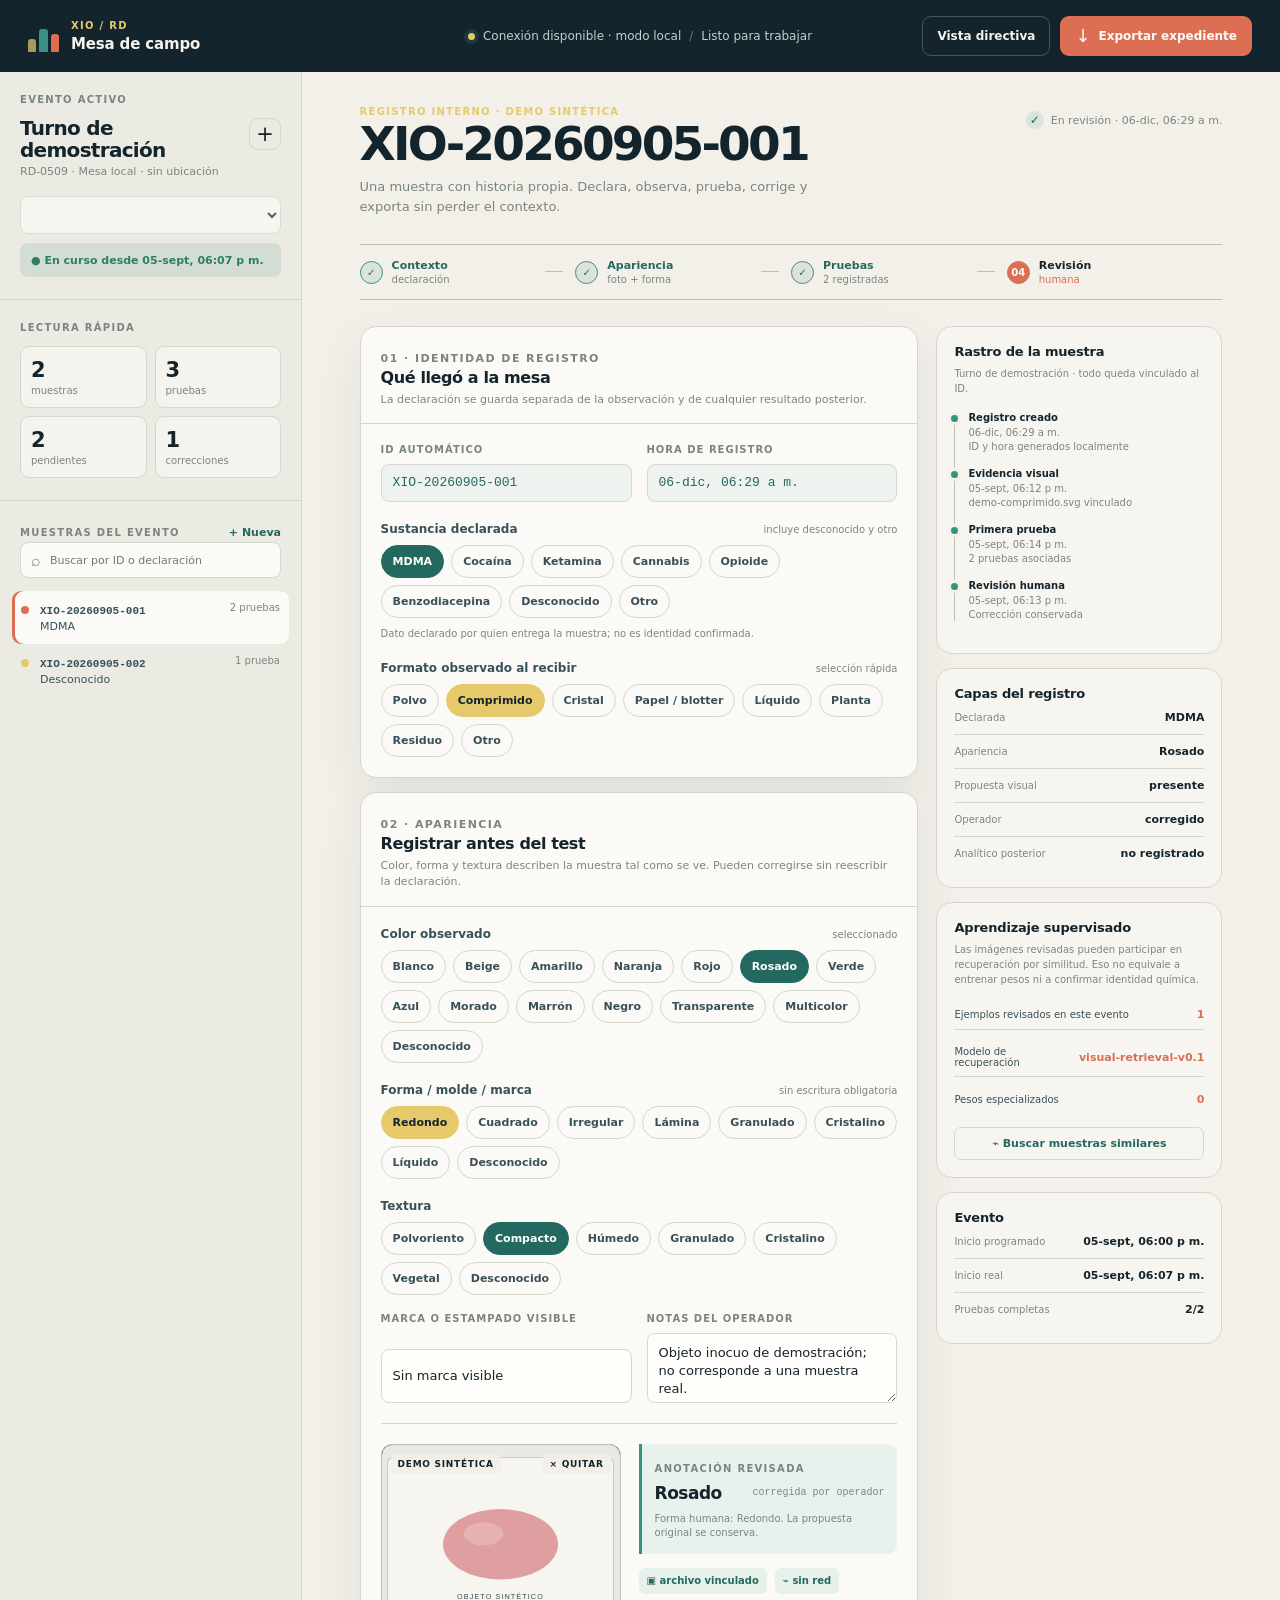
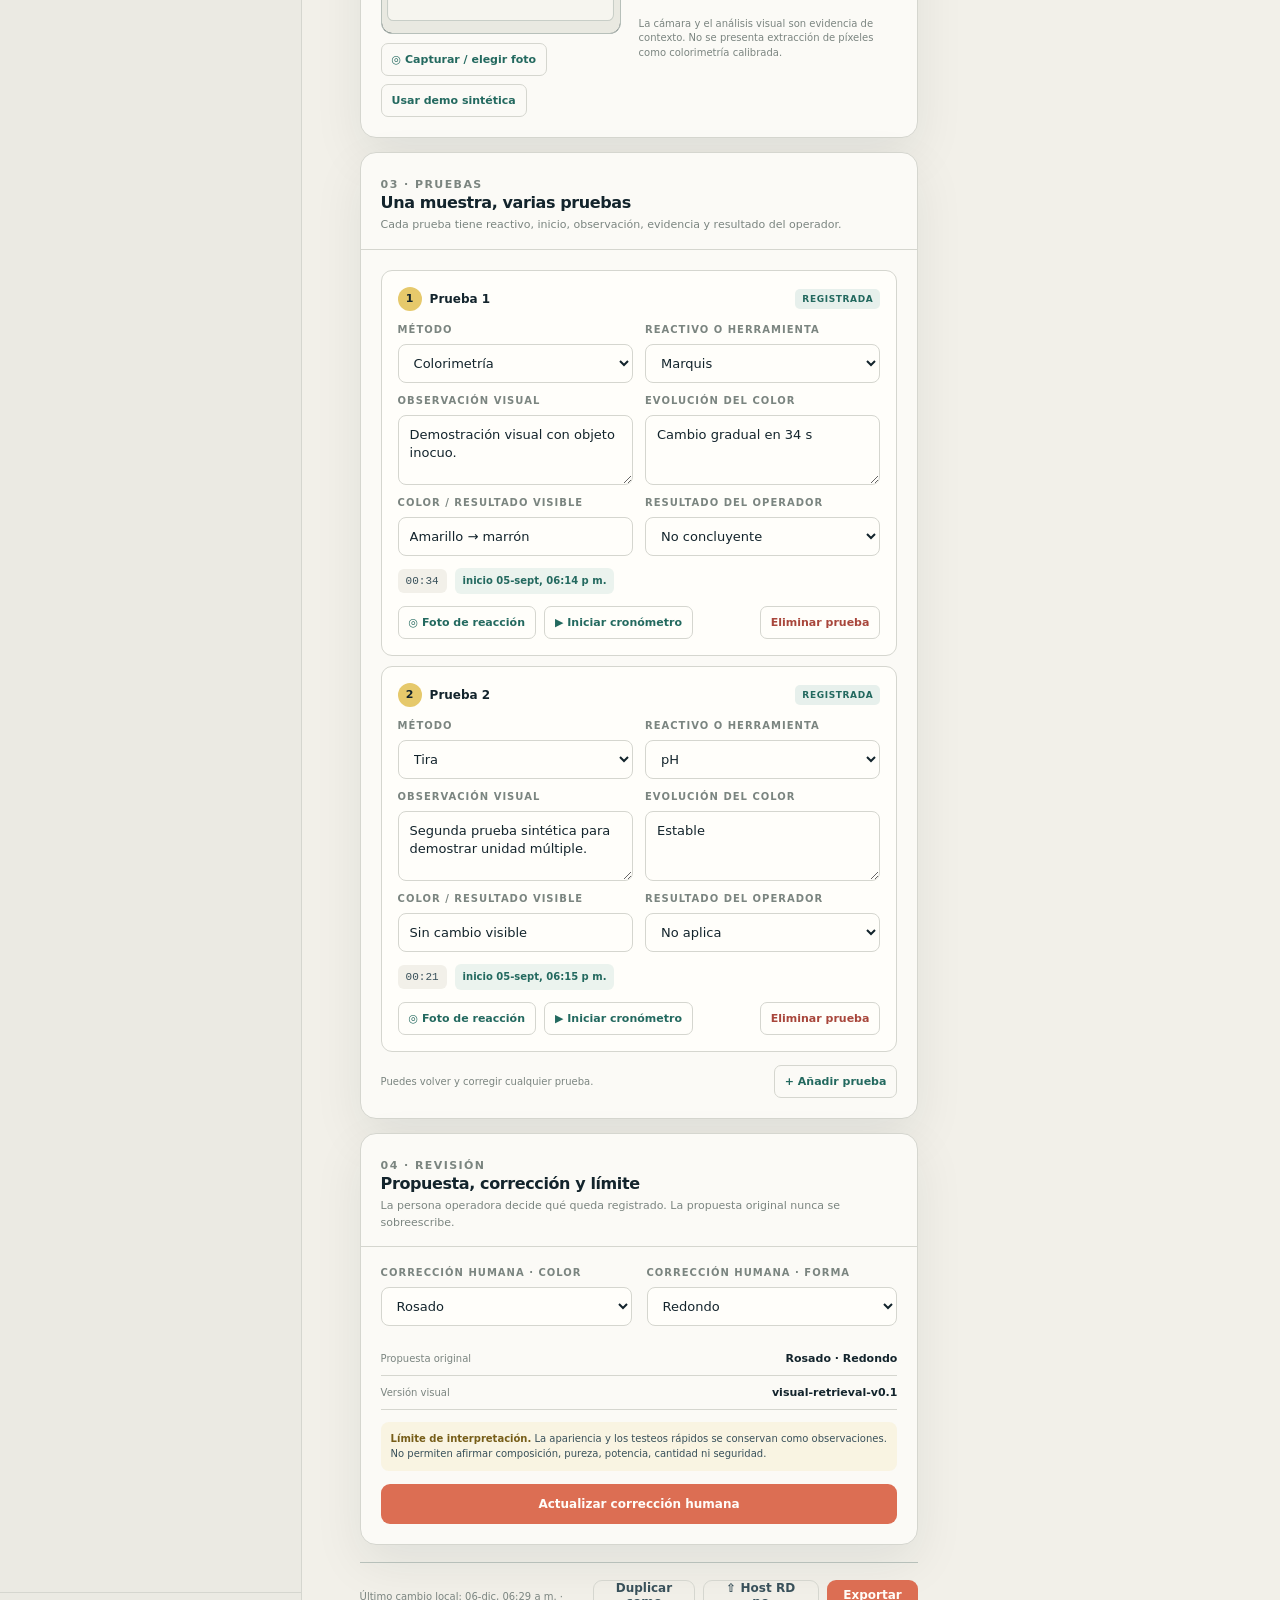
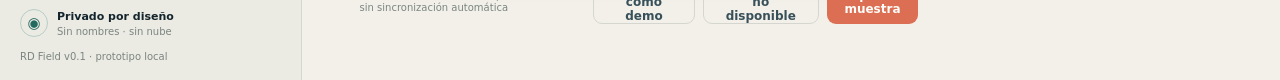
==== xio/new-plugins/rd_field/static/index.html @ ddbc2058 "Complete XIO RD FOH field architecture" ====
<!doctype html>
<html lang="es">
<head>
  <meta charset="utf-8">
  <meta name="viewport" content="width=device-width, initial-scale=1, viewport-fit=cover">
  <meta name="theme-color" content="#13242c">
  <meta name="description" content="Herramienta local para registrar muestras y pruebas en terreno para Reduciendo Daño.">
  <link rel="manifest" href="manifest.webmanifest">
  <link rel="stylesheet" href="styles.css">
  <title>XIO RD · Mesa de campo</title>
</head>
<body>
  <div class="app-shell">
    <header class="topbar">
      <div class="brand-lockup">
        <div class="brand-mark" aria-hidden="true"><span></span><span></span><span></span></div>
        <div>
          <p class="eyebrow">XIO / RD</p>
          <p class="brand-name">Mesa de campo</p>
        </div>
      </div>
      <div class="topbar-center">
        <span class="live-dot" aria-hidden="true"></span>
        <span id="connectionLabel">Sin conexión · guardado local</span>
        <span class="separator">/</span>
        <span id="saveLabel">Listo para trabajar</span>
      </div>
      <div class="topbar-actions">
        <button class="button button-quiet" id="openDirectorButton" type="button">Vista directiva</button>
        <button class="button button-primary" id="exportButton" type="button"><span class="button-icon">↓</span> Exportar expediente</button>
      </div>
    </header>

    <main class="app-grid">
      <aside class="sidebar" aria-label="Navegación del evento">
        <div class="sidebar-section event-context">
          <div class="section-kicker">Evento activo</div>
          <div class="event-title-row">
            <div>
              <h1 id="eventName">Sin evento</h1>
            <p id="eventMeta">Conecta el host RD para cargar un evento preparado</p>
            </div>
          <button class="icon-button" id="newEventButton" type="button" aria-label="Crear evento" disabled title="Los eventos RD se preparan en el host">+</button>
          </div>
          <select id="eventSelect" class="select-control" aria-label="Seleccionar evento"></select>
          <button id="eventStartButton" class="start-event" type="button"></button>
        </div>

        <div class="sidebar-section event-summary">
          <div class="section-kicker">Lectura rápida</div>
          <div class="summary-grid">
            <button class="metric-block" data-filter="all" type="button"><strong id="sampleCount">0</strong><span>muestras</span></button>
            <button class="metric-block" data-filter="tests" type="button"><strong id="testCount">0</strong><span>pruebas</span></button>
            <button class="metric-block" data-filter="pending" type="button"><strong id="pendingCount">0</strong><span>pendientes</span></button>
            <button class="metric-block" data-filter="corrections" type="button"><strong id="correctionCount">0</strong><span>correcciones</span></button>
          </div>
        </div>

        <div class="sidebar-section sample-nav">
          <div class="sample-nav-header">
            <div class="section-kicker">Muestras del evento</div>
            <button class="text-button" id="newSampleButton" type="button">+ Nueva</button>
          </div>
          <label class="search-field">
            <span aria-hidden="true">⌕</span>
            <input id="sampleSearch" type="search" placeholder="Buscar por ID o declaración" autocomplete="off">
          </label>
          <div id="sampleList" class="sample-list"></div>
        </div>

        <div class="sidebar-footer">
          <div class="privacy-seal"><span>◉</span><div><strong>Privado por diseño</strong><small>Sin nombres · sin nube</small></div></div>
          <p class="version-note">RD Field v0.1 · prototipo local</p>
        </div>
      </aside>

      <section class="workspace" aria-label="Registro de muestra">
        <div id="emptyState" class="empty-state" hidden>
          <div class="empty-illustration" aria-hidden="true"><span class="empty-ring"></span><span class="empty-cross"></span></div>
          <p class="eyebrow">Mesa lista</p>
          <h2>Abre un evento para comenzar</h2>
          <p>Cada muestra conserva su historia, sus pruebas y su evidencia en el dispositivo.</p>
          <button class="button button-primary" id="emptyNewEventButton" type="button" disabled>Esperando host RD</button>
        </div>
        <div id="sampleWorkspace"></div>
      </section>
    </main>
  </div>

  <dialog id="eventDialog" class="modal-dialog">
    <form method="dialog" id="eventForm" class="modal-card">
      <div class="modal-heading">
        <div><p class="eyebrow">Contexto del host</p><h2>Evento preparado en RD</h2></div>
        <button class="icon-button" value="cancel" type="submit" aria-label="Cerrar">×</button>
      </div>
      <p>Los eventos se preparan y revisan en el host RD antes del trabajo de campo. Esta superficie sólo permite seleccionarlos.</p>
      <label class="field-label">Nombre del evento<input id="eventFormName" disabled maxlength="80" placeholder="Disponible sólo desde el host"></label>
      <label class="field-label">Lugar o referencia<input id="eventFormVenue" disabled maxlength="80" placeholder="Disponible sólo desde el host"></label>
      <label class="field-label">Inicio programado<input id="eventFormScheduled" disabled type="datetime-local"></label>
      <div class="modal-actions"><button class="button button-primary" value="cancel" type="submit">Cerrar</button></div>
    </form>
  </dialog>

  <dialog id="directorDialog" class="modal-dialog director-modal">
    <div class="modal-card">
      <div class="modal-heading">
        <div><p class="eyebrow">Resumen de operación</p><h2 id="directorTitle">Vista directiva</h2></div>
        <button class="icon-button" id="closeDirectorButton" type="button" aria-label="Cerrar">×</button>
      </div>
      <div id="directorContent"></div>
    </div>
  </dialog>

  <input id="photoInput" type="file" accept="image/*" capture="environment" hidden>
  <div id="toast" class="toast" role="status" aria-live="polite"></div>
  <script src="app.js" defer></script>
</body>
</html>
---- xio/new-plugins/rd_field/static/styles.css ----
:root {
  --ink: #13242c;
  --ink-soft: #38505a;
  --paper: #f2f0e9;
  --paper-deep: #e7e5dc;
  --card: #fbfaf6;
  --line: #d5d6cf;
  --line-strong: #b7c0ba;
  --teal: #3a8f83;
  --teal-dark: #23695f;
  --coral: #dc6e53;
  --coral-light: #f4d4c9;
  --yellow: #e6c96b;
  --blue: #5e86a8;
  --muted: #7b8580;
  --success: #2f7e63;
  --danger: #a8463b;
  --shadow: 0 18px 50px rgba(19, 36, 44, .08);
  --radius: 16px;
  --radius-small: 10px;
  --space: 8px;
  font-family: "Segoe UI", "Aptos", system-ui, -apple-system, sans-serif;
  color: var(--ink);
  background: var(--paper);
  font-synthesis: none;
}

* { box-sizing: border-box; }

html { min-width: 320px; background: var(--paper); }

body { margin: 0; min-width: 320px; min-height: 100vh; background: var(--paper); }

button, input, select, textarea { font: inherit; }
button { cursor: pointer; }
button:focus-visible, input:focus-visible, select:focus-visible, textarea:focus-visible { outline: 3px solid rgba(58, 143, 131, .34); outline-offset: 2px; }

.app-shell { min-height: 100vh; }

.topbar {
  min-height: 72px;
  padding: 12px 28px;
  background: var(--ink);
  color: #f6f3eb;
  display: grid;
  grid-template-columns: minmax(220px, 1fr) auto minmax(220px, 1fr);
  align-items: center;
  gap: 20px;
}

.brand-lockup, .topbar-center, .topbar-actions, .event-title-row, .sample-nav-header, .modal-heading, .modal-actions, .sample-heading, .sample-heading-actions, .photo-actions, .test-card-header, .test-meta, .data-strip, .privacy-seal, .button, .pill, .saved-state, .evidence-chip { display: flex; align-items: center; }
.brand-lockup { gap: 12px; }
.brand-mark { width: 31px; height: 31px; display: grid; grid-template-columns: repeat(3, 1fr); gap: 3px; align-items: end; }
.brand-mark span { display: block; background: var(--yellow); border-radius: 3px 3px 1px 1px; }
.brand-mark span:nth-child(1) { height: 13px; opacity: .72; }
.brand-mark span:nth-child(2) { height: 23px; background: var(--teal); }
.brand-mark span:nth-child(3) { height: 18px; background: var(--coral); }
.eyebrow, .section-kicker, .data-label, .field-label, .micro-label { text-transform: uppercase; letter-spacing: .13em; font-size: 10px; line-height: 1.2; font-weight: 750; }
.eyebrow { margin: 0 0 3px; color: var(--yellow); }
.brand-name { margin: 0; font-size: 15px; font-weight: 720; letter-spacing: -.01em; }
.topbar-center { justify-content: center; gap: 8px; color: #c2d0ca; font-size: 12px; white-space: nowrap; }
.live-dot { width: 7px; height: 7px; border-radius: 50%; background: #74c18f; box-shadow: 0 0 0 4px rgba(116, 193, 143, .12); }
.separator { color: #64756f; }
.topbar-actions { justify-content: flex-end; gap: 10px; }

.button { justify-content: center; gap: 8px; min-height: 40px; border: 1px solid transparent; border-radius: 9px; padding: 0 14px; font-size: 12px; font-weight: 750; transition: transform .16s ease, background .16s ease, border-color .16s ease; }
.button:hover { transform: translateY(-1px); }
.button-primary { color: #fffdf9; background: var(--coral); }
.button-primary:hover { background: #c85d45; }
.button-quiet { color: inherit; background: transparent; border-color: rgba(255,255,255,.22); }
.button-quiet:hover { background: rgba(255,255,255,.08); }
.workspace .button-quiet, .modal-card .button-quiet { color: var(--ink-soft); border-color: var(--line); }
.workspace .button-quiet:hover, .modal-card .button-quiet:hover { background: var(--paper-deep); }
.button-icon { font-size: 18px; line-height: 0; font-weight: 400; }

.app-grid { display: grid; grid-template-columns: 302px minmax(0, 1fr); min-height: calc(100vh - 72px); }
.sidebar { border-right: 1px solid var(--line); background: #ebeae3; display: flex; flex-direction: column; min-height: calc(100vh - 72px); }
.sidebar-section { padding: 22px 20px; border-bottom: 1px solid var(--line); }
.section-kicker { color: var(--muted); margin-bottom: 12px; }
.event-title-row { align-items: flex-start; justify-content: space-between; gap: 8px; }
.event-title-row h1 { margin: 0 0 4px; font-size: 20px; line-height: 1.08; letter-spacing: -.035em; max-width: 220px; }
.event-title-row p { margin: 0; color: var(--muted); font-size: 11px; }
.icon-button { flex: 0 0 auto; width: 32px; height: 32px; border: 1px solid var(--line); border-radius: 9px; color: var(--ink); background: transparent; font-size: 21px; line-height: 1; display: grid; place-items: center; }
.icon-button:hover { background: var(--card); border-color: var(--line-strong); }
.select-control { width: 100%; margin-top: 18px; height: 38px; padding: 0 10px; border: 1px solid var(--line); background: var(--card); border-radius: 8px; color: var(--ink); font-size: 12px; }
.start-event { width: 100%; margin-top: 9px; min-height: 34px; border: 0; border-radius: 8px; color: var(--teal-dark); background: rgba(58,143,131,.1); font-size: 11px; font-weight: 760; text-align: left; padding: 0 11px; }
.start-event:hover { background: rgba(58,143,131,.18); }
.start-event.started { color: var(--success); background: rgba(47,126,99,.12); }
.summary-grid { display: grid; grid-template-columns: repeat(2, 1fr); gap: 8px; }
.metric-block { display: grid; gap: 3px; text-align: left; padding: 11px 10px; border: 1px solid var(--line); border-radius: 9px; background: rgba(251,250,246,.6); color: var(--ink); }
.metric-block:hover { border-color: var(--teal); background: var(--card); }
.metric-block strong { font-size: 21px; letter-spacing: -.04em; }
.metric-block span { font-size: 10px; color: var(--muted); }
.sample-nav { flex: 1; min-height: 240px; overflow: hidden; display: flex; flex-direction: column; }
.sample-nav-header { justify-content: space-between; }
.sample-nav-header .section-kicker { margin: 0; }
.text-button { color: var(--teal-dark); border: 0; background: transparent; padding: 3px 0; font-size: 11px; font-weight: 800; }
.text-button:hover { color: var(--coral); }
.search-field { display: flex; align-items: center; gap: 7px; height: 36px; padding: 0 10px; border: 1px solid var(--line); border-radius: 8px; background: var(--card); color: var(--muted); }
.search-field input { width: 100%; border: 0; outline: 0; background: transparent; color: var(--ink); font-size: 11px; }
.sample-list { margin: 13px -8px 0; overflow-y: auto; min-height: 0; }
.sample-item { position: relative; width: 100%; display: grid; grid-template-columns: 10px minmax(0, 1fr) auto; gap: 9px; padding: 11px 9px; border: 0; border-radius: 9px; background: transparent; color: var(--ink); text-align: left; }
.sample-item:hover { background: rgba(251,250,246,.72); }
.sample-item.selected { background: var(--card); box-shadow: inset 3px 0 0 var(--coral); }
.sample-status { width: 8px; height: 8px; margin-top: 4px; border-radius: 50%; background: var(--yellow); }
.sample-status.complete { background: var(--teal); }
.sample-status.review { background: var(--coral); }
.sample-item strong, .sample-item span, .sample-item small { display: block; overflow: hidden; text-overflow: ellipsis; white-space: nowrap; }
.sample-item strong { font-family: "Consolas", monospace; font-size: 11px; }
.sample-item span { margin-top: 3px; font-size: 11px; color: var(--ink-soft); }
.sample-item small { align-self: start; font-size: 10px; color: var(--muted); }
.no-samples { padding: 22px 12px; color: var(--muted); font-size: 12px; line-height: 1.5; text-align: center; }
.sidebar-footer { padding: 16px 20px 18px; }
.privacy-seal { gap: 9px; }
.privacy-seal > span { width: 28px; height: 28px; display: grid; place-items: center; border: 1px solid rgba(58,143,131,.3); color: var(--teal-dark); border-radius: 50%; font-size: 15px; }
.privacy-seal strong, .privacy-seal small { display: block; }
.privacy-seal strong { font-size: 11px; }
.privacy-seal small { margin-top: 3px; color: var(--muted); font-size: 10px; }
.version-note { margin: 14px 0 0; color: var(--muted); font-size: 10px; }

.workspace { position: relative; overflow: auto; padding: 34px clamp(24px, 4.5vw, 70px) 56px; background: var(--paper); }
#sampleWorkspace { max-width: 1020px; margin: 0 auto; }
.empty-state { max-width: 440px; margin: 15vh auto 0; text-align: center; }
.empty-illustration { width: 104px; height: 104px; margin: 0 auto 28px; position: relative; border: 1px solid var(--line-strong); border-radius: 50%; }
.empty-ring { position: absolute; inset: 18px; border: 1px solid var(--coral); border-radius: 50%; }
.empty-cross:before, .empty-cross:after { content: ""; position: absolute; top: 51px; left: 38px; width: 27px; height: 1px; background: var(--teal); }
.empty-cross:after { transform: rotate(90deg); }
.empty-state h2 { margin: 0; font-size: 32px; letter-spacing: -.045em; }
.empty-state p:not(.eyebrow) { margin: 13px auto 24px; max-width: 350px; color: var(--muted); font-size: 13px; line-height: 1.6; }
.workspace-header { display: flex; justify-content: space-between; align-items: flex-start; gap: 20px; margin-bottom: 28px; }
.workspace-header h2 { margin: 0; font-size: clamp(30px, 4vw, 47px); line-height: .98; letter-spacing: -.06em; }
.workspace-header .subhead { max-width: 460px; margin: 10px 0 0; color: var(--muted); font-size: 13px; line-height: 1.5; }
.saved-state { gap: 7px; margin-top: 5px; color: var(--muted); font-size: 11px; white-space: nowrap; }
.saved-state .check { width: 18px; height: 18px; border-radius: 50%; color: var(--teal-dark); background: rgba(58,143,131,.13); display: grid; place-items: center; font-size: 12px; }

.workflow-rail { display: grid; grid-template-columns: repeat(4, 1fr); margin-bottom: 26px; border-top: 1px solid var(--line-strong); border-bottom: 1px solid var(--line-strong); }
.workflow-step { position: relative; display: flex; align-items: center; gap: 9px; min-height: 54px; padding: 10px 12px 10px 0; color: var(--muted); }
.workflow-step:not(:last-child):after { content: ""; position: absolute; top: 26px; right: 12px; width: 18px; height: 1px; background: var(--line-strong); }
.workflow-step .step-number { width: 23px; height: 23px; border: 1px solid var(--line-strong); border-radius: 50%; display: grid; place-items: center; font-size: 10px; font-weight: 800; }
.workflow-step strong { display: block; font-size: 11px; color: var(--ink-soft); }
.workflow-step small { display: block; margin-top: 2px; font-size: 10px; }
.workflow-step.active { color: var(--coral); }
.workflow-step.active .step-number { color: #fff; border-color: var(--coral); background: var(--coral); }
.workflow-step.active strong { color: var(--ink); }
.workflow-step.done .step-number { color: var(--teal-dark); border-color: var(--teal); background: rgba(58,143,131,.12); }
.workflow-step.done strong { color: var(--teal-dark); }

.record-layout { display: grid; grid-template-columns: minmax(0, 1fr) 286px; gap: 18px; align-items: start; }
.record-main, .record-aside { min-width: 0; }
.panel { border: 1px solid var(--line); border-radius: var(--radius); background: var(--card); box-shadow: var(--shadow); }
.panel + .panel { margin-top: 14px; }
.panel-header { padding: 19px 20px 15px; border-bottom: 1px solid var(--line); }
.panel-header h3, .record-aside h3 { margin: 0; font-size: 16px; letter-spacing: -.025em; }
.panel-header p { margin: 5px 0 0; color: var(--muted); font-size: 11px; line-height: 1.5; }
.panel-body { padding: 20px; }
.field-grid { display: grid; grid-template-columns: repeat(2, minmax(0, 1fr)); gap: 18px 15px; }
.field-grid.three { grid-template-columns: repeat(3, minmax(0, 1fr)); }
.field-label { display: grid; gap: 8px; color: var(--muted); letter-spacing: .1em; }
.field-label input, .field-label textarea, .field-label select { width: 100%; border: 1px solid var(--line); border-radius: 8px; padding: 10px 11px; color: var(--ink); background: #fffefa; font-size: 13px; letter-spacing: 0; text-transform: none; font-weight: 500; }
.field-label textarea { min-height: 70px; resize: vertical; line-height: 1.4; }
.field-label input[readonly] { color: var(--teal-dark); background: rgba(58,143,131,.06); font-family: Consolas, monospace; }
.choice-block { margin-top: 20px; }
.choice-title { display: flex; justify-content: space-between; align-items: baseline; gap: 8px; margin-bottom: 9px; }
.choice-title span:first-child { color: var(--ink-soft); font-size: 12px; font-weight: 750; }
.choice-title small { color: var(--muted); font-size: 10px; }
.chip-row { display: flex; flex-wrap: wrap; gap: 7px; }
.choice-chip { min-height: 33px; padding: 0 11px; border: 1px solid var(--line); border-radius: 999px; color: var(--ink-soft); background: transparent; font-size: 11px; font-weight: 650; }
.choice-chip:hover { border-color: var(--teal); color: var(--teal-dark); }
.choice-chip.selected { border-color: var(--teal-dark); color: #fff; background: var(--teal-dark); }
.choice-chip.warn.selected { border-color: var(--coral); background: var(--coral); }
.choice-chip.neutral.selected { color: var(--ink); border-color: var(--yellow); background: var(--yellow); }
.helper-note { margin: 9px 0 0; color: var(--muted); font-size: 10px; line-height: 1.45; }
.evidence-divider { height: 1px; margin: 20px 0; background: var(--line); }

.capture-grid { display: grid; grid-template-columns: minmax(180px, 240px) 1fr; gap: 18px; align-items: stretch; }
.photo-box { position: relative; min-height: 190px; overflow: hidden; border: 1px dashed var(--line-strong); border-radius: 11px; background: #e8e9e3; display: grid; place-items: center; }
.photo-box.has-photo { border-style: solid; background: var(--ink); }
.photo-box img { width: 100%; height: 100%; max-height: 250px; object-fit: cover; display: block; }
.photo-placeholder { padding: 20px; color: var(--muted); text-align: center; }
.photo-placeholder .camera-glyph { width: 43px; height: 30px; margin: 0 auto 12px; border: 2px solid var(--teal); border-radius: 7px; position: relative; }
.photo-placeholder .camera-glyph:before { content: ""; position: absolute; top: -7px; left: 8px; width: 13px; height: 7px; border: 2px solid var(--teal); border-bottom: 0; border-radius: 4px 4px 0 0; }
.photo-placeholder .camera-glyph:after { content: ""; position: absolute; inset: 7px 11px; border: 2px solid var(--coral); border-radius: 50%; }
.photo-placeholder p { margin: 0; font-size: 11px; line-height: 1.45; }
.photo-tag { position: absolute; top: 9px; left: 9px; padding: 5px 7px; border-radius: 5px; color: var(--ink); background: rgba(242,240,233,.9); font-size: 9px; font-weight: 800; letter-spacing: .08em; text-transform: uppercase; }
.photo-detail { display: grid; align-content: start; gap: 14px; }
.proposal-box { padding: 13px; border-left: 3px solid var(--yellow); background: rgba(230,201,107,.12); border-radius: 0 9px 9px 0; }
.proposal-box.reviewed { border-left-color: var(--teal); background: rgba(58,143,131,.09); }
.proposal-box .micro-label { color: var(--muted); }
.proposal-value { margin-top: 7px; display: flex; align-items: center; justify-content: space-between; gap: 8px; }
.proposal-value strong { font-size: 17px; letter-spacing: -.03em; }
.confidence { font-family: Consolas, monospace; color: var(--muted); font-size: 10px; }
.photo-actions { gap: 8px; flex-wrap: wrap; }
.evidence-chip { gap: 6px; min-height: 26px; padding: 0 8px; border-radius: 6px; color: var(--teal-dark); background: rgba(58,143,131,.1); font-size: 10px; font-weight: 700; }

.test-card { padding: 16px; border: 1px solid var(--line); border-radius: 11px; background: #fffefa; }
.test-card + .test-card { margin-top: 10px; }
.test-card-header { justify-content: space-between; gap: 10px; margin-bottom: 13px; }
.test-index { display: flex; align-items: center; gap: 8px; }
.test-index b { width: 24px; height: 24px; display: grid; place-items: center; border-radius: 50%; color: var(--ink); background: var(--yellow); font-size: 11px; }
.test-index strong { font-size: 12px; }
.test-state { padding: 5px 7px; border-radius: 5px; color: var(--muted); background: var(--paper-deep); font-size: 9px; font-weight: 800; letter-spacing: .07em; text-transform: uppercase; }
.test-state.done { color: var(--teal-dark); background: rgba(58,143,131,.12); }
.test-state.running { color: #805c12; background: rgba(230,201,107,.25); }
.test-meta { gap: 8px; margin-top: 12px; flex-wrap: wrap; }
.timer { padding: 6px 8px; border-radius: 6px; color: var(--ink-soft); background: var(--paper); font-family: Consolas, monospace; font-size: 11px; }
.test-card .field-grid { gap: 12px; }
.add-test-row { display: flex; justify-content: space-between; align-items: center; gap: 10px; margin-top: 13px; }
.add-test-row p { margin: 0; color: var(--muted); font-size: 10px; }
.small-button { min-height: 33px; padding: 0 10px; border: 1px solid var(--line); border-radius: 7px; background: transparent; color: var(--teal-dark); font-size: 11px; font-weight: 750; }
.small-button:hover { background: rgba(58,143,131,.08); border-color: var(--teal); }
.small-button.danger { color: var(--danger); }

.record-aside { display: grid; gap: 14px; }
.aside-card { padding: 17px; border: 1px solid var(--line); border-radius: var(--radius); background: rgba(251,250,246,.55); }
.aside-card h3 { margin: 0; font-size: 13px; letter-spacing: -.015em; }
.aside-card > p { margin: 7px 0 0; color: var(--muted); font-size: 10px; line-height: 1.5; }
.timeline { margin-top: 16px; border-left: 1px solid var(--line-strong); padding-left: 13px; }
.timeline-item { position: relative; margin-bottom: 15px; }
.timeline-item:before { content: ""; position: absolute; top: 3px; left: -17px; width: 7px; height: 7px; border-radius: 50%; background: var(--teal); box-shadow: 0 0 0 3px var(--paper); }
.timeline-item strong { display: block; font-size: 10px; }
.timeline-item span { display: block; margin-top: 3px; color: var(--muted); font-size: 10px; line-height: 1.35; }
.data-strip { justify-content: space-between; gap: 8px; padding: 10px 0; border-bottom: 1px solid var(--line); }
.data-strip:last-child { border-bottom: 0; }
.data-strip span { color: var(--muted); font-size: 10px; }
.data-strip strong { font-size: 11px; text-align: right; }
.boundary-note { margin-top: 12px; padding: 10px; border-radius: 8px; color: var(--ink-soft); background: rgba(230,201,107,.14); font-size: 10px; line-height: 1.45; }
.boundary-note strong { color: #765d18; }
.primary-full { width: 100%; margin-top: 13px; }
.review-queue { display: grid; gap: 8px; margin-top: 13px; }
.queue-row { display: grid; grid-template-columns: 1fr auto; gap: 8px; align-items: center; padding: 8px 0; border-bottom: 1px solid var(--line); }
.queue-row:last-child { border-bottom: 0; }
.queue-row span { font-size: 10px; color: var(--ink-soft); }
.queue-row b { font-size: 11px; color: var(--coral); }

.record-footer { display: flex; align-items: center; justify-content: space-between; gap: 14px; padding-top: 17px; margin-top: 17px; border-top: 1px solid var(--line-strong); }
.record-footer p { margin: 0; color: var(--muted); font-size: 10px; }
.footer-actions { display: flex; gap: 8px; }

.modal-dialog { width: min(100% - 32px, 500px); padding: 0; border: 0; border-radius: var(--radius); background: transparent; color: var(--ink); box-shadow: 0 24px 90px rgba(19,36,44,.25); }
.modal-dialog::backdrop { background: rgba(19,36,44,.48); backdrop-filter: blur(3px); }
.modal-card { padding: 24px; border: 1px solid var(--line); border-radius: var(--radius); background: var(--card); }
.modal-heading { align-items: flex-start; justify-content: space-between; gap: 15px; margin-bottom: 24px; }
.modal-heading h2 { margin: 0; font-size: 27px; letter-spacing: -.05em; }
.modal-actions { justify-content: flex-end; gap: 8px; margin-top: 23px; }
.director-modal { width: min(100% - 32px, 720px); }
.director-stats { display: grid; grid-template-columns: repeat(4, 1fr); gap: 8px; }
.director-stat { padding: 13px; border: 1px solid var(--line); border-radius: 9px; background: #fffefa; }
.director-stat strong { display: block; font-size: 25px; letter-spacing: -.05em; }
.director-stat span { display: block; margin-top: 3px; color: var(--muted); font-size: 10px; }
.director-table { width: 100%; margin-top: 18px; border-collapse: collapse; font-size: 11px; }
.director-table th { padding: 8px 5px; color: var(--muted); font-size: 9px; letter-spacing: .1em; text-align: left; text-transform: uppercase; border-bottom: 1px solid var(--line-strong); }
.director-table td { padding: 10px 5px; border-bottom: 1px solid var(--line); }
.director-table td:last-child { text-align: right; }
.disclaimer { margin: 16px 0 0; padding: 11px; border-left: 3px solid var(--coral); color: var(--ink-soft); background: rgba(220,110,83,.08); font-size: 10px; line-height: 1.5; }

.toast { position: fixed; right: 22px; bottom: 22px; z-index: 10; max-width: 320px; padding: 11px 14px; border-radius: 8px; color: #fff; background: var(--ink); box-shadow: var(--shadow); font-size: 11px; opacity: 0; pointer-events: none; transform: translateY(8px); transition: opacity .2s ease, transform .2s ease; }
.toast.show { opacity: 1; transform: translateY(0); }

@media (max-width: 1080px) {
  .topbar { grid-template-columns: 1fr auto; }
  .topbar-center { grid-row: 2; grid-column: 1 / -1; justify-content: flex-start; padding: 0 3px 2px; }
  .record-layout { grid-template-columns: 1fr; }
  .record-aside { grid-template-columns: repeat(2, minmax(0, 1fr)); }
}

@media (max-width: 780px) {
  .topbar { padding: 11px 16px; }
  .topbar-actions .button-quiet { display: none; }
  .app-grid { grid-template-columns: 1fr; }
  .sidebar { min-height: auto; border-right: 0; border-bottom: 1px solid var(--line); }
  .event-summary { display: none; }
  .sample-nav { min-height: auto; max-height: 260px; }
  .sidebar-footer { display: none; }
  .workspace { padding: 25px 16px 40px; }
  .workspace-header { display: block; }
  .workspace-header .saved-state { margin-top: 15px; }
  .workflow-rail { grid-template-columns: repeat(4, minmax(80px, 1fr)); overflow-x: auto; }
  .workflow-step { min-width: 100px; }
  .workflow-step:not(:last-child):after { display: none; }
  .record-aside { grid-template-columns: 1fr; }
}

@media (max-width: 560px) {
  .topbar { display: flex; flex-wrap: wrap; gap: 7px 13px; }
  .topbar-center { order: 3; flex-basis: 100%; padding: 0; }
  .topbar-actions { margin-left: auto; }
  .topbar-actions .button { min-height: 36px; padding: 0 10px; }
  .event-title-row h1 { max-width: 250px; }
  .field-grid, .field-grid.three { grid-template-columns: 1fr; }
  .capture-grid { grid-template-columns: 1fr; }
  .photo-box { min-height: 230px; }
  .record-footer { align-items: flex-start; flex-direction: column; }
  .footer-actions { width: 100%; }
  .footer-actions .button { flex: 1; }
  .director-stats { grid-template-columns: repeat(2, 1fr); }
}

@media (prefers-reduced-motion: reduce) {
  *, *::before, *::after { scroll-behavior: auto !important; transition-duration: .01ms !important; animation-duration: .01ms !important; }
}
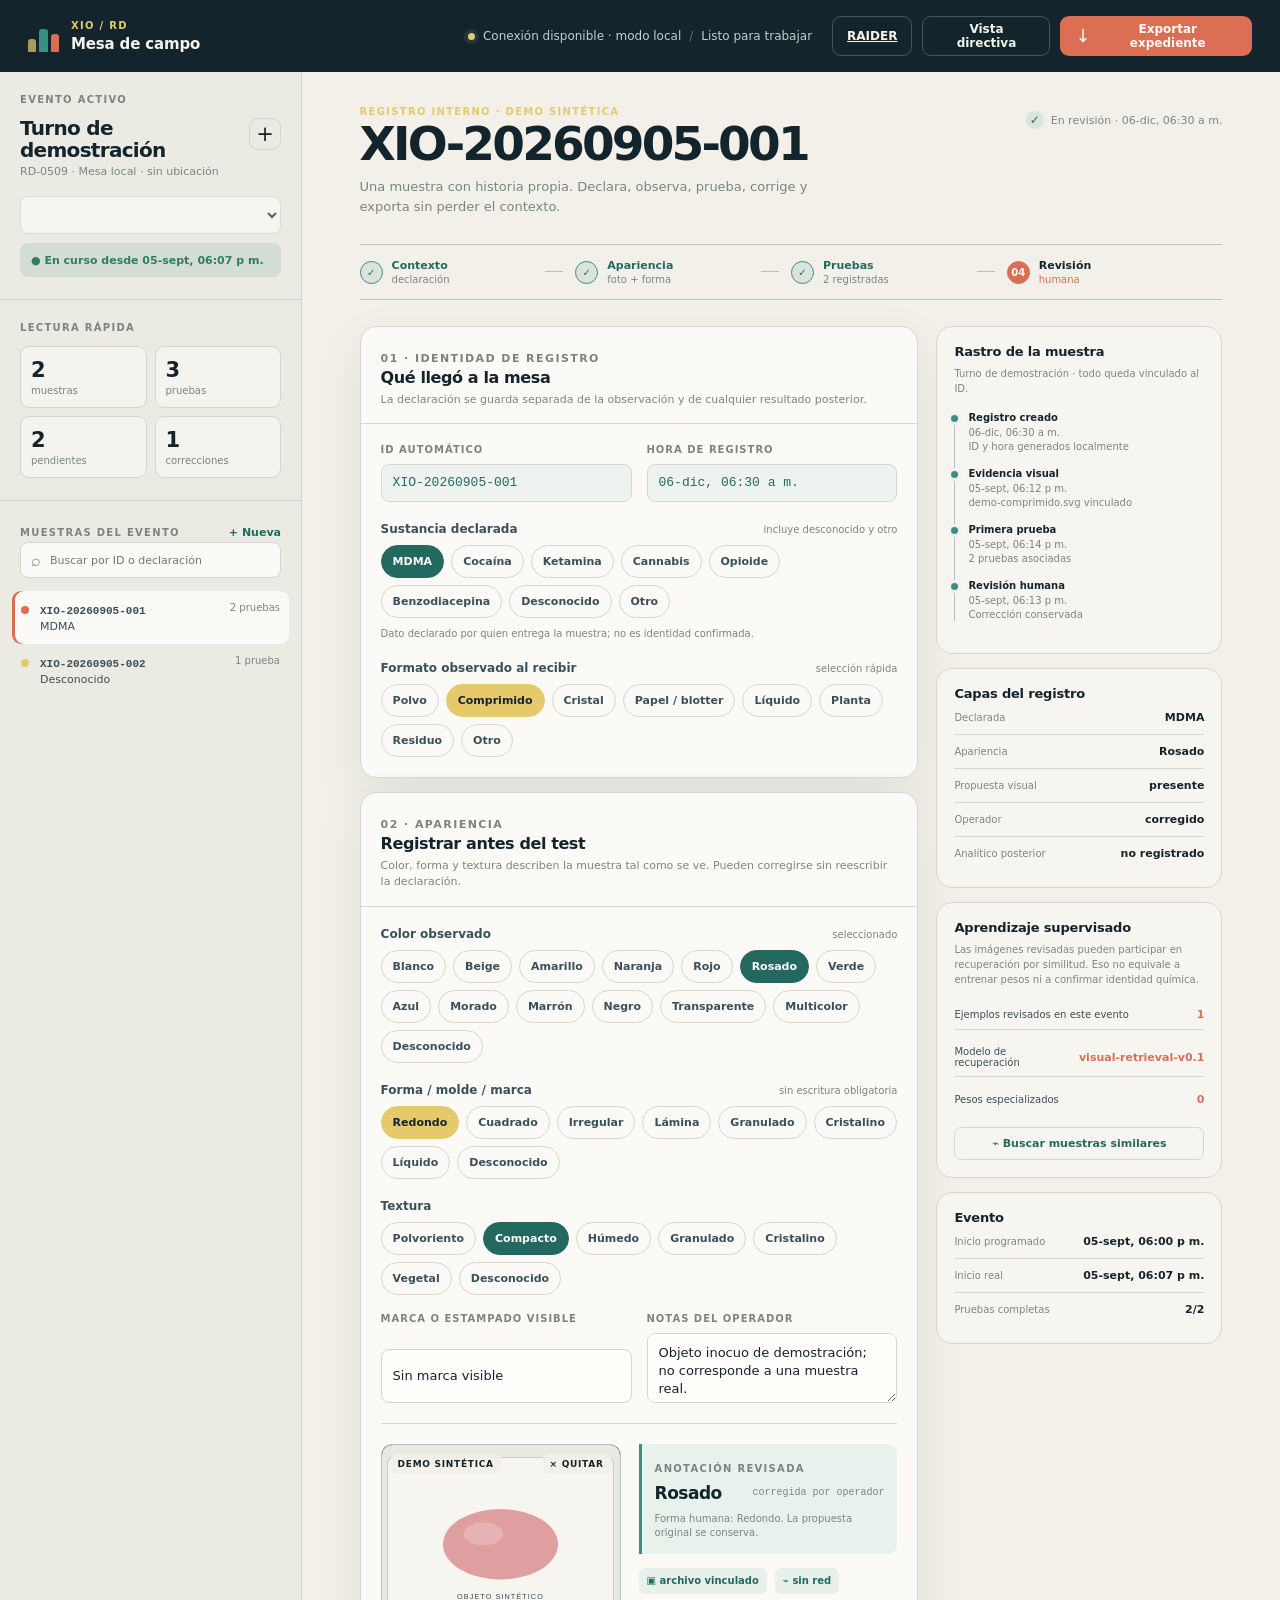
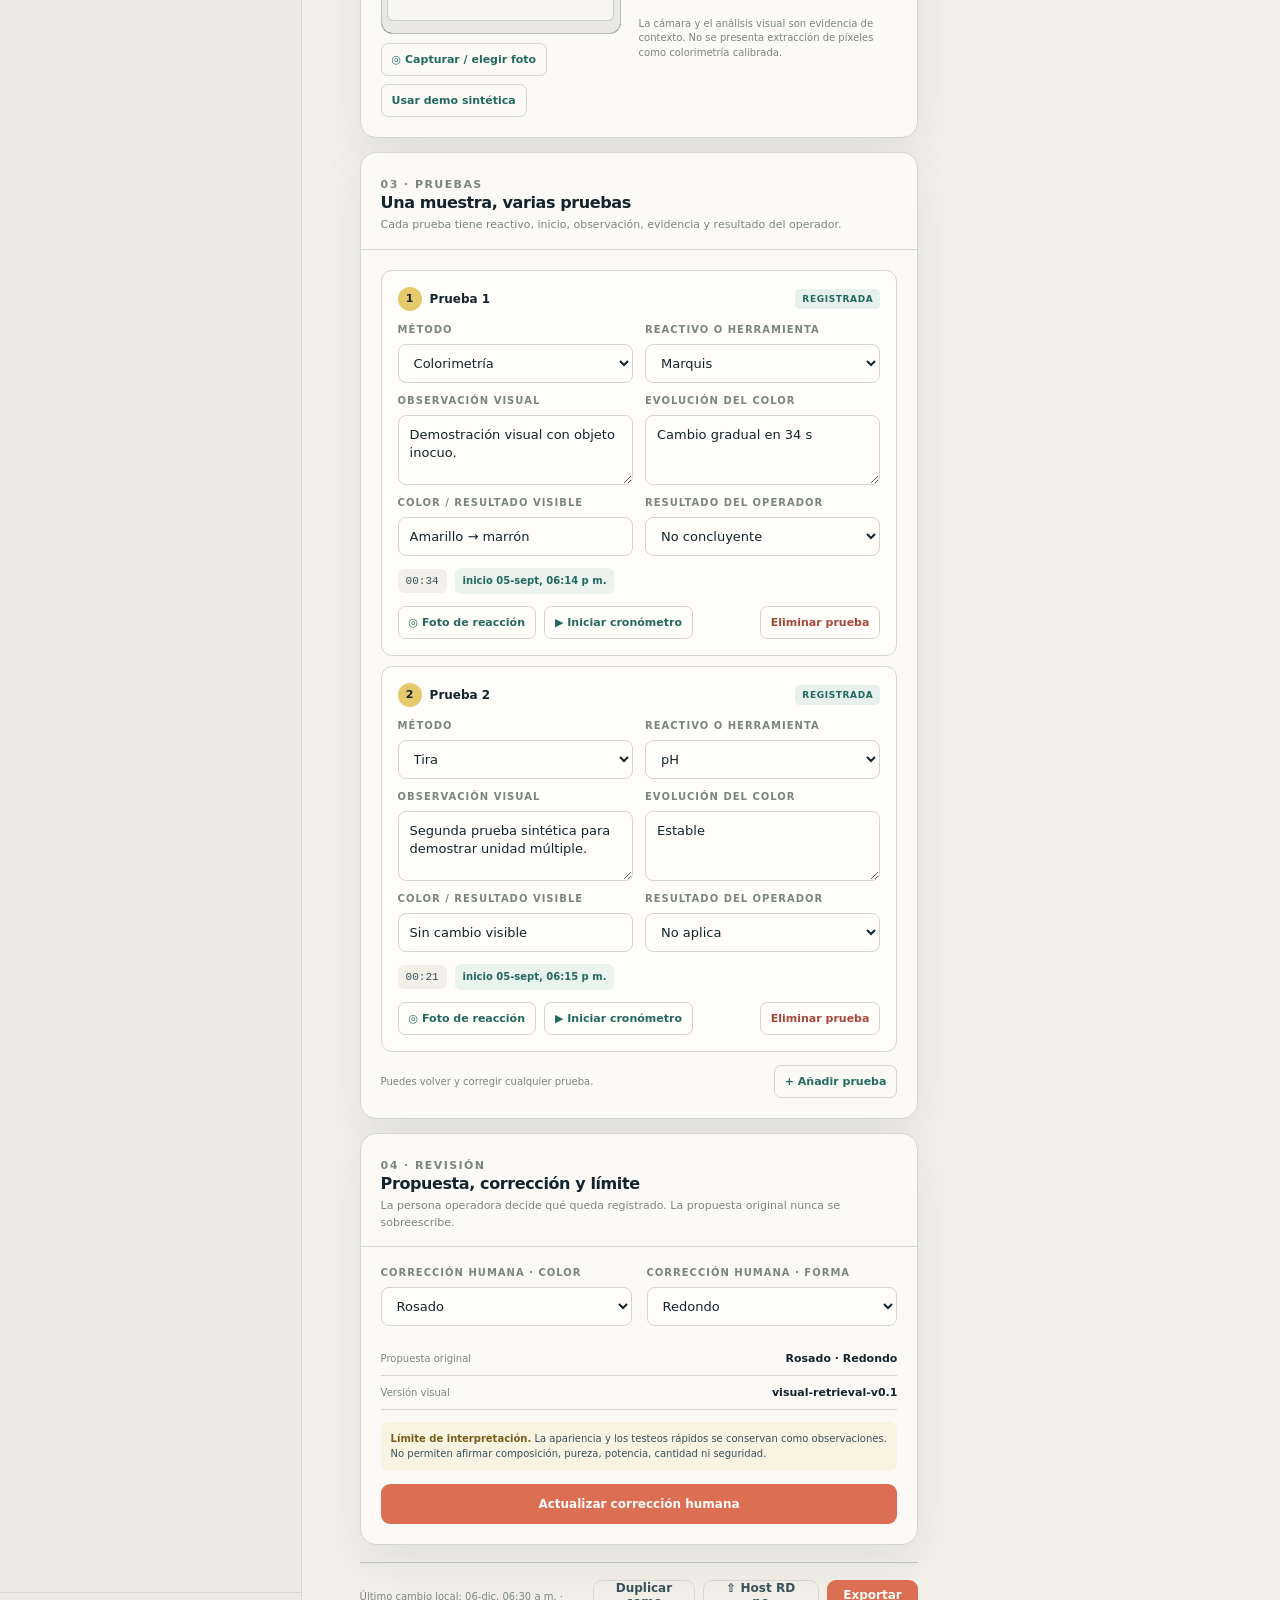
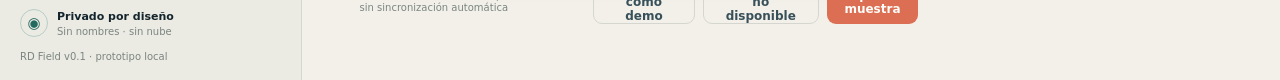
==== commit 18618fa2: "Integrate RAIDER into XIO RD and FOH" ====
--- a/xio/new-plugins/rd_field/static/index.html
+++ b/xio/new-plugins/rd_field/static/index.html
@@ -26,6 +26,7 @@
         <span id="saveLabel">Listo para trabajar</span>
       </div>
       <div class="topbar-actions">
+        <a class="button button-quiet" href="/raider?domain=rd">RAIDER</a>
         <button class="button button-quiet" id="openDirectorButton" type="button">Vista directiva</button>
         <button class="button button-primary" id="exportButton" type="button"><span class="button-icon">↓</span> Exportar expediente</button>
       </div>
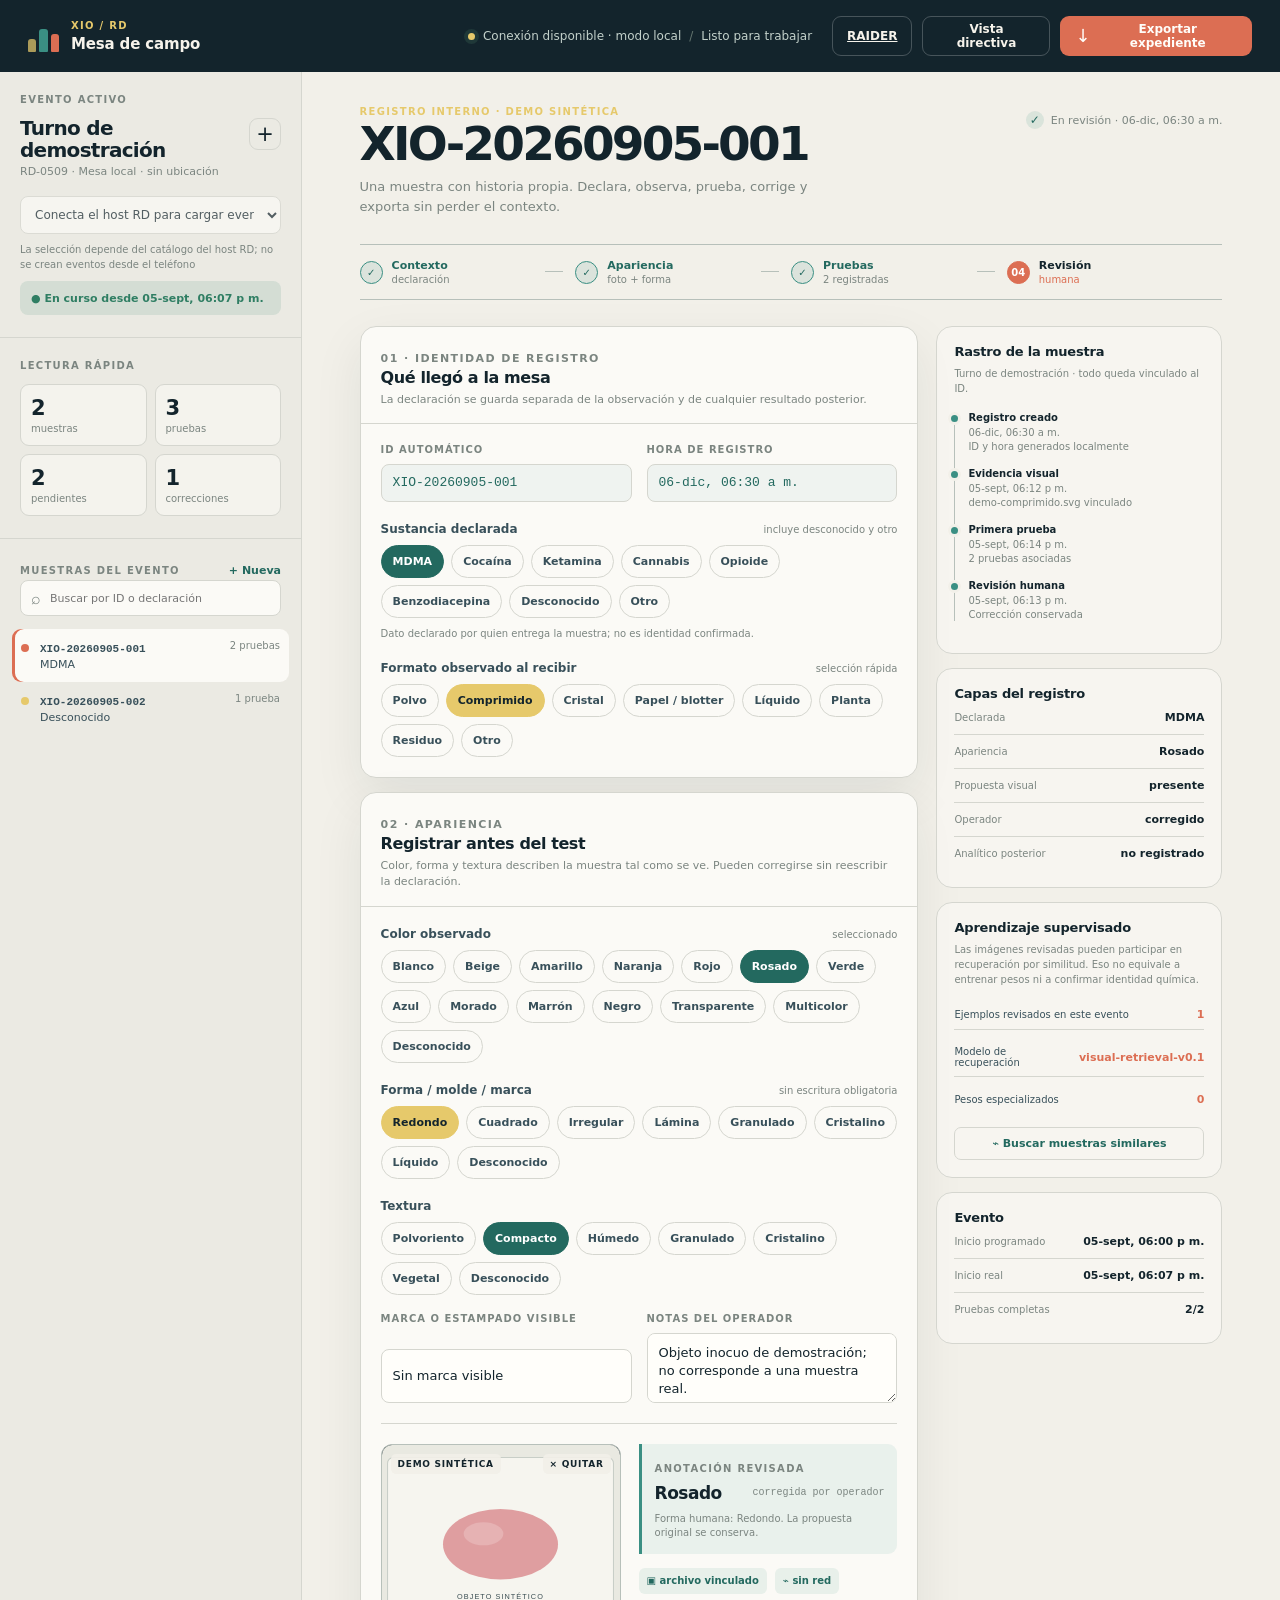
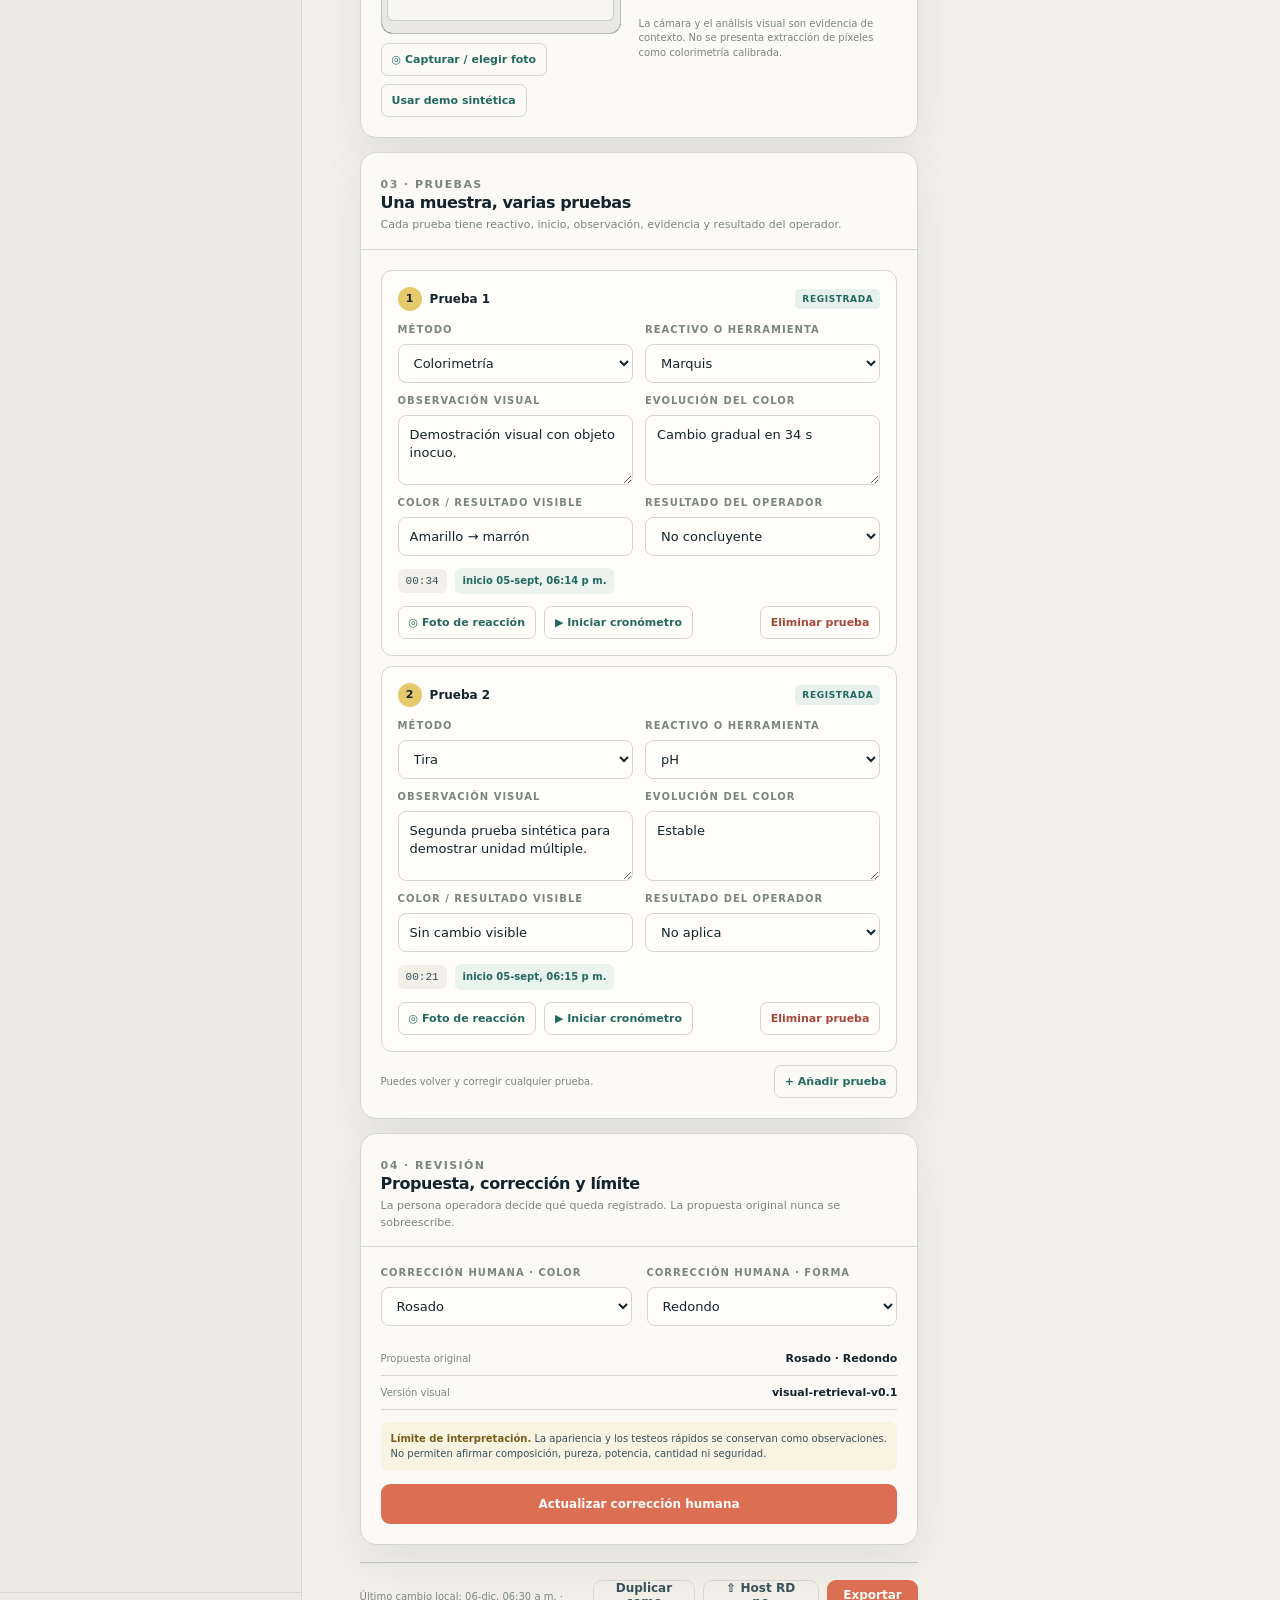
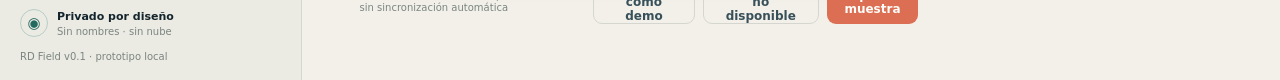
==== commit 17590382: "fix: align RD PWA event catalogue with host gate" ====
--- a/xio/new-plugins/rd_field/static/index.html
+++ b/xio/new-plugins/rd_field/static/index.html
@@ -44,6 +44,7 @@
           <button class="icon-button" id="newEventButton" type="button" aria-label="Crear evento" disabled title="Los eventos RD se preparan en el host">+</button>
           </div>
           <select id="eventSelect" class="select-control" aria-label="Seleccionar evento"></select>
+          <p id="eventCatalogNote" class="helper-note">La selección depende del catálogo del host RD; no se crean eventos desde el teléfono</p>
           <button id="eventStartButton" class="start-event" type="button"></button>
         </div>
 
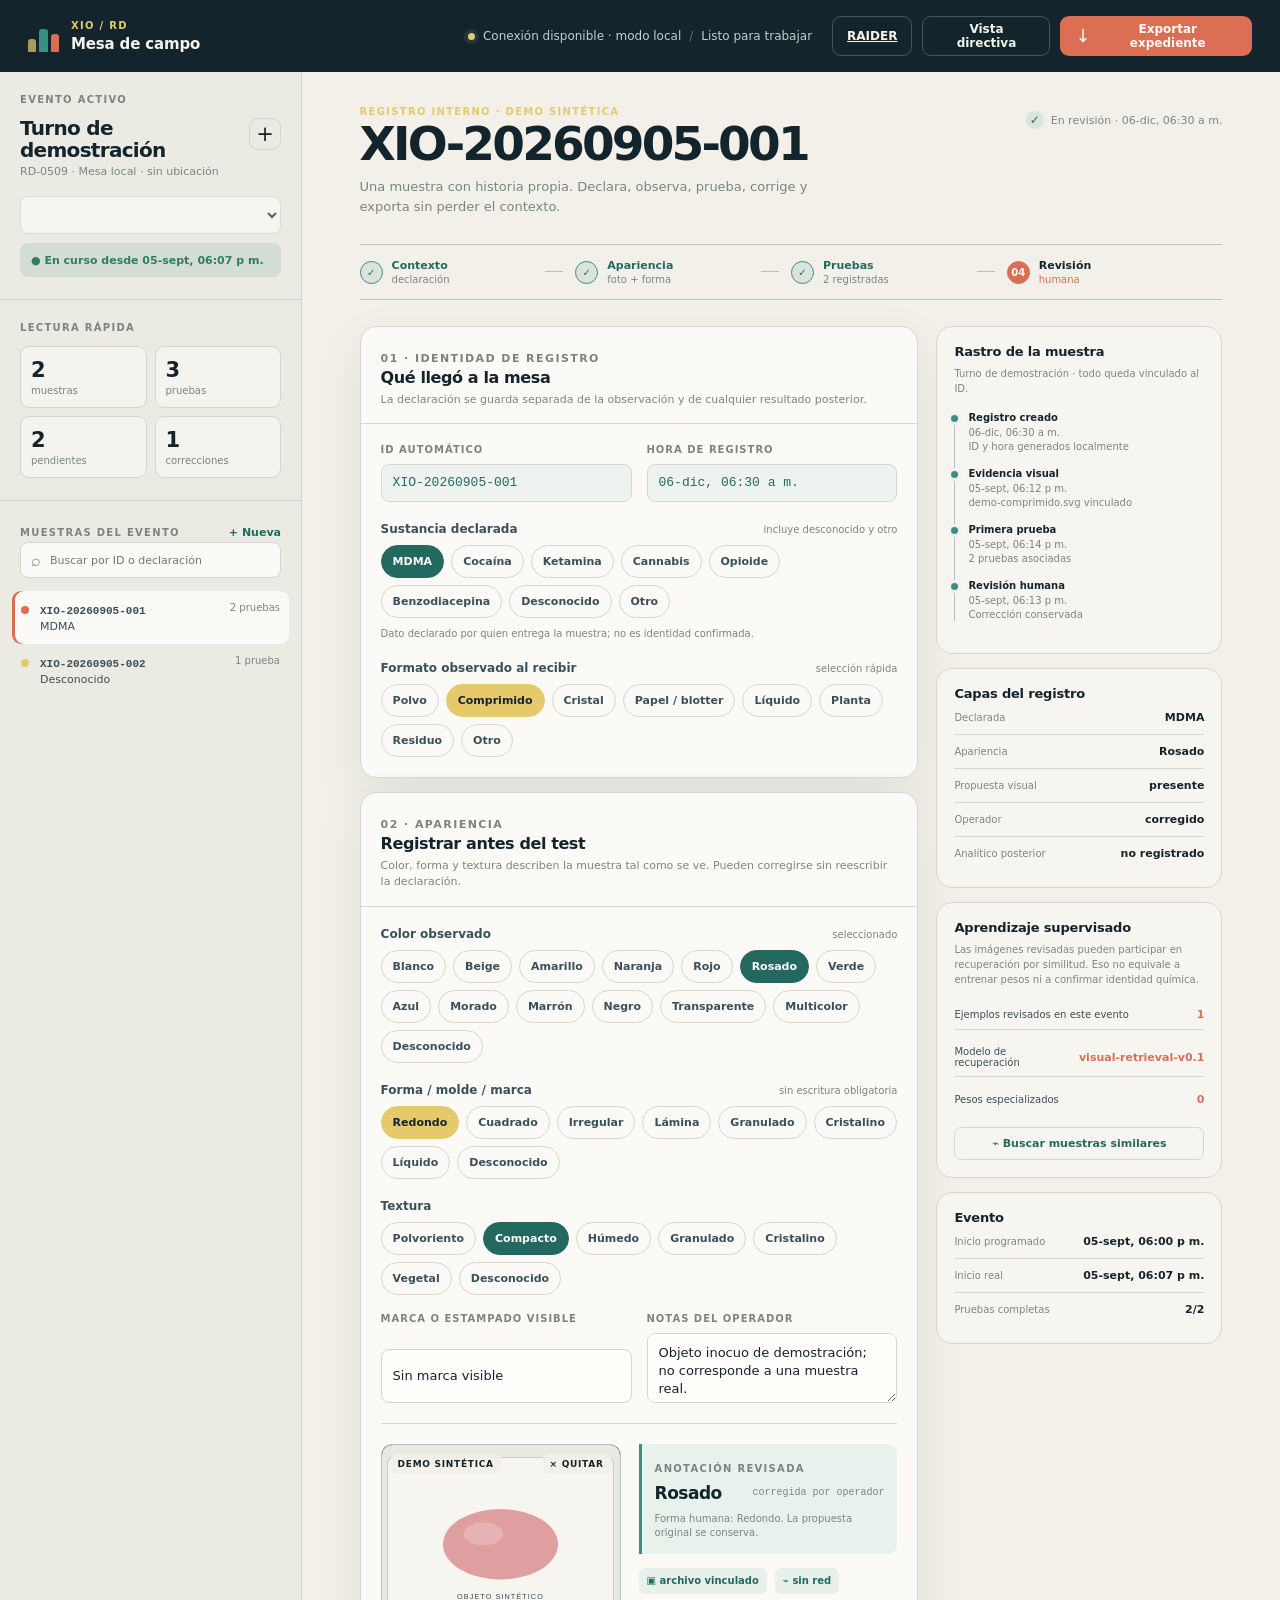
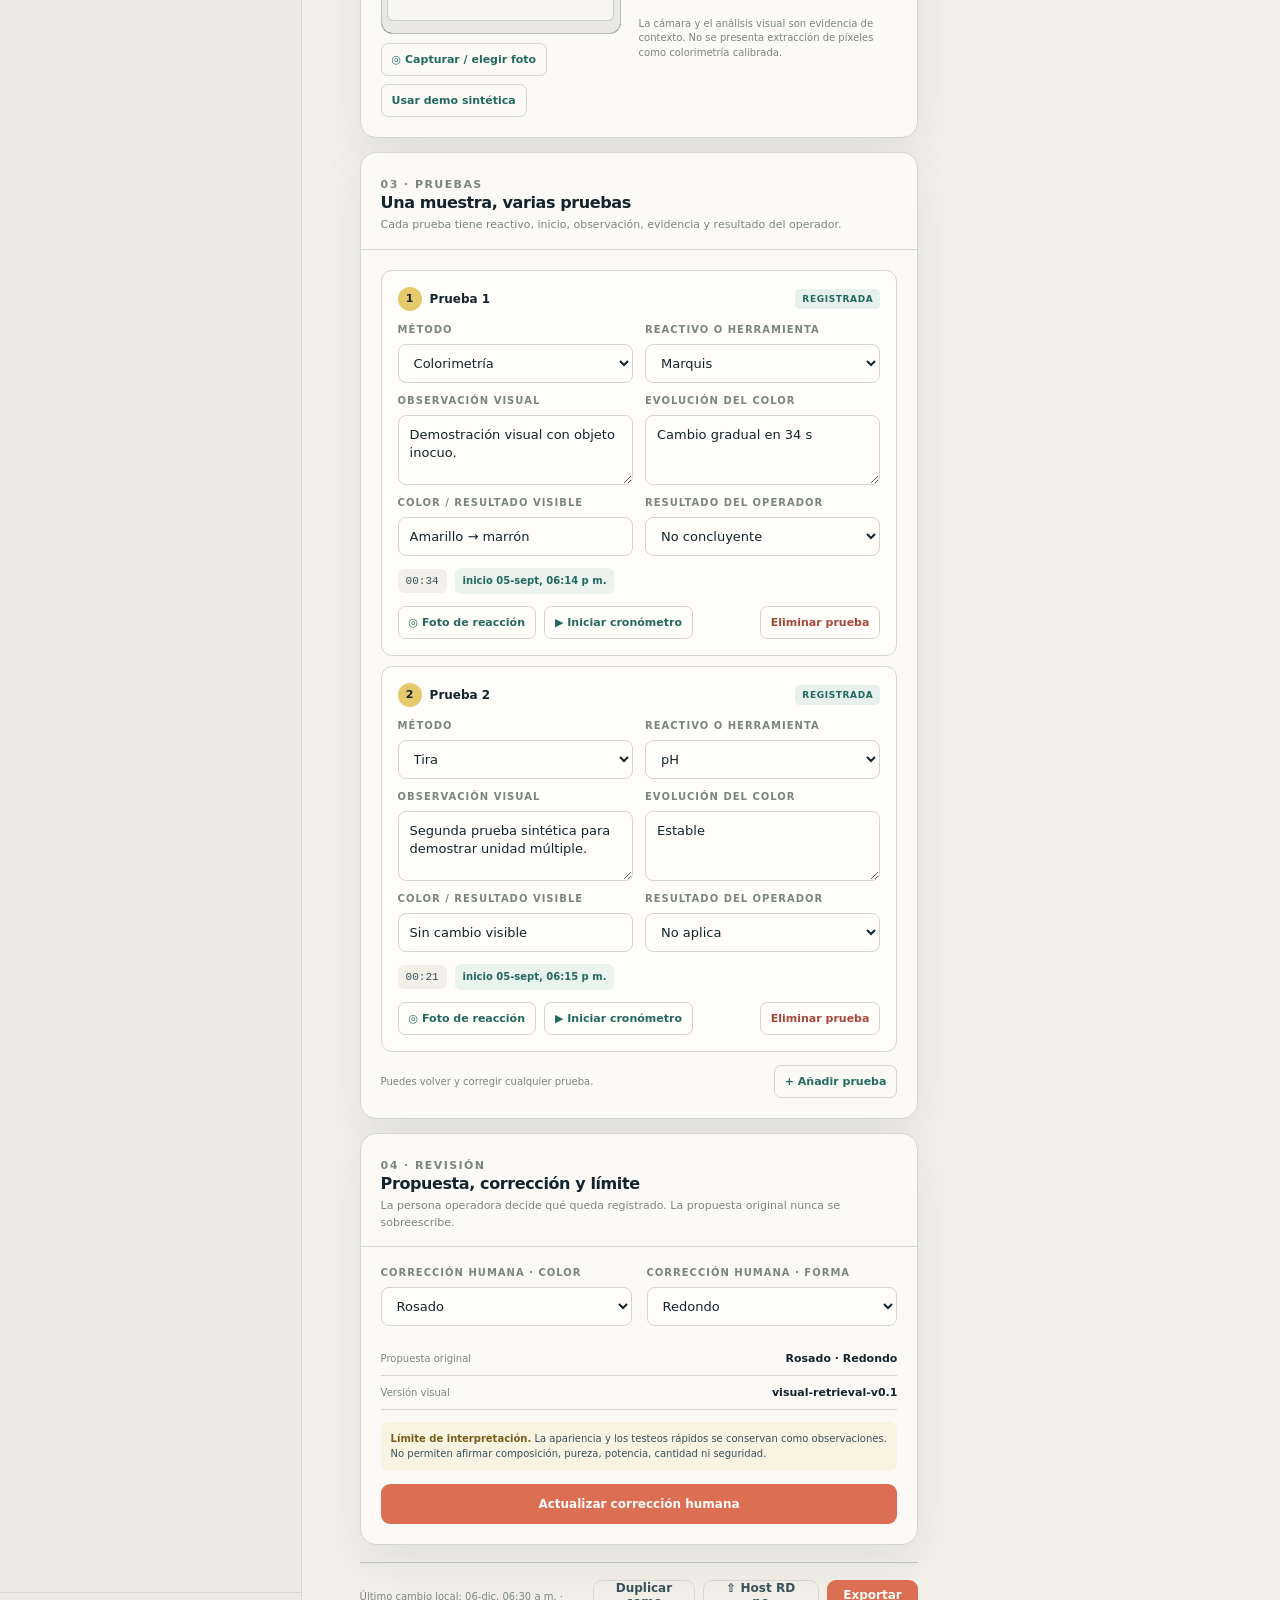
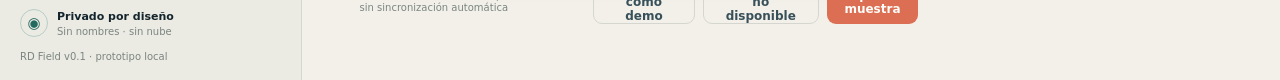
==== commit 2b034f34: "Publish XIO field surfaces and dynamic hotspot runtime" ====
--- a/xio/new-plugins/rd_field/static/index.html
+++ b/xio/new-plugins/rd_field/static/index.html
@@ -44,7 +44,6 @@
           <button class="icon-button" id="newEventButton" type="button" aria-label="Crear evento" disabled title="Los eventos RD se preparan en el host">+</button>
           </div>
           <select id="eventSelect" class="select-control" aria-label="Seleccionar evento"></select>
-          <p id="eventCatalogNote" class="helper-note">La selección depende del catálogo del host RD; no se crean eventos desde el teléfono</p>
           <button id="eventStartButton" class="start-event" type="button"></button>
         </div>
 
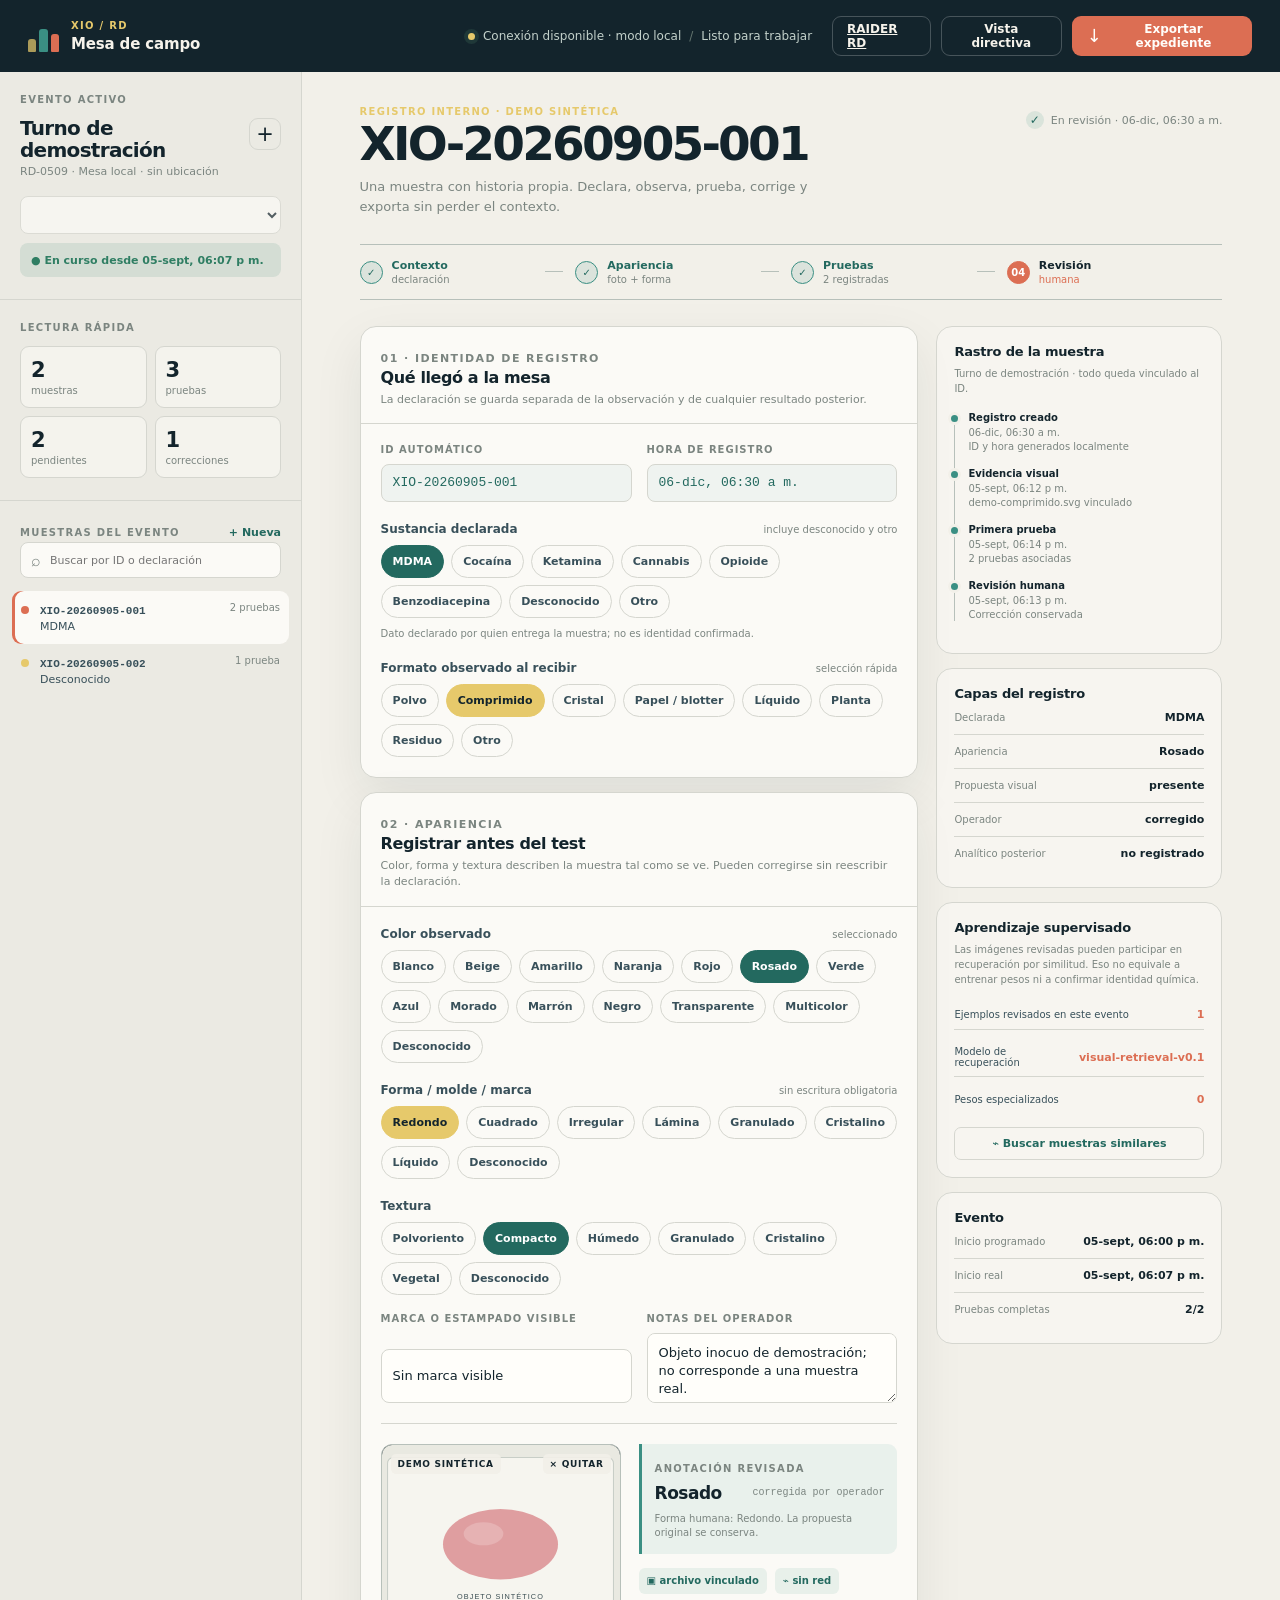
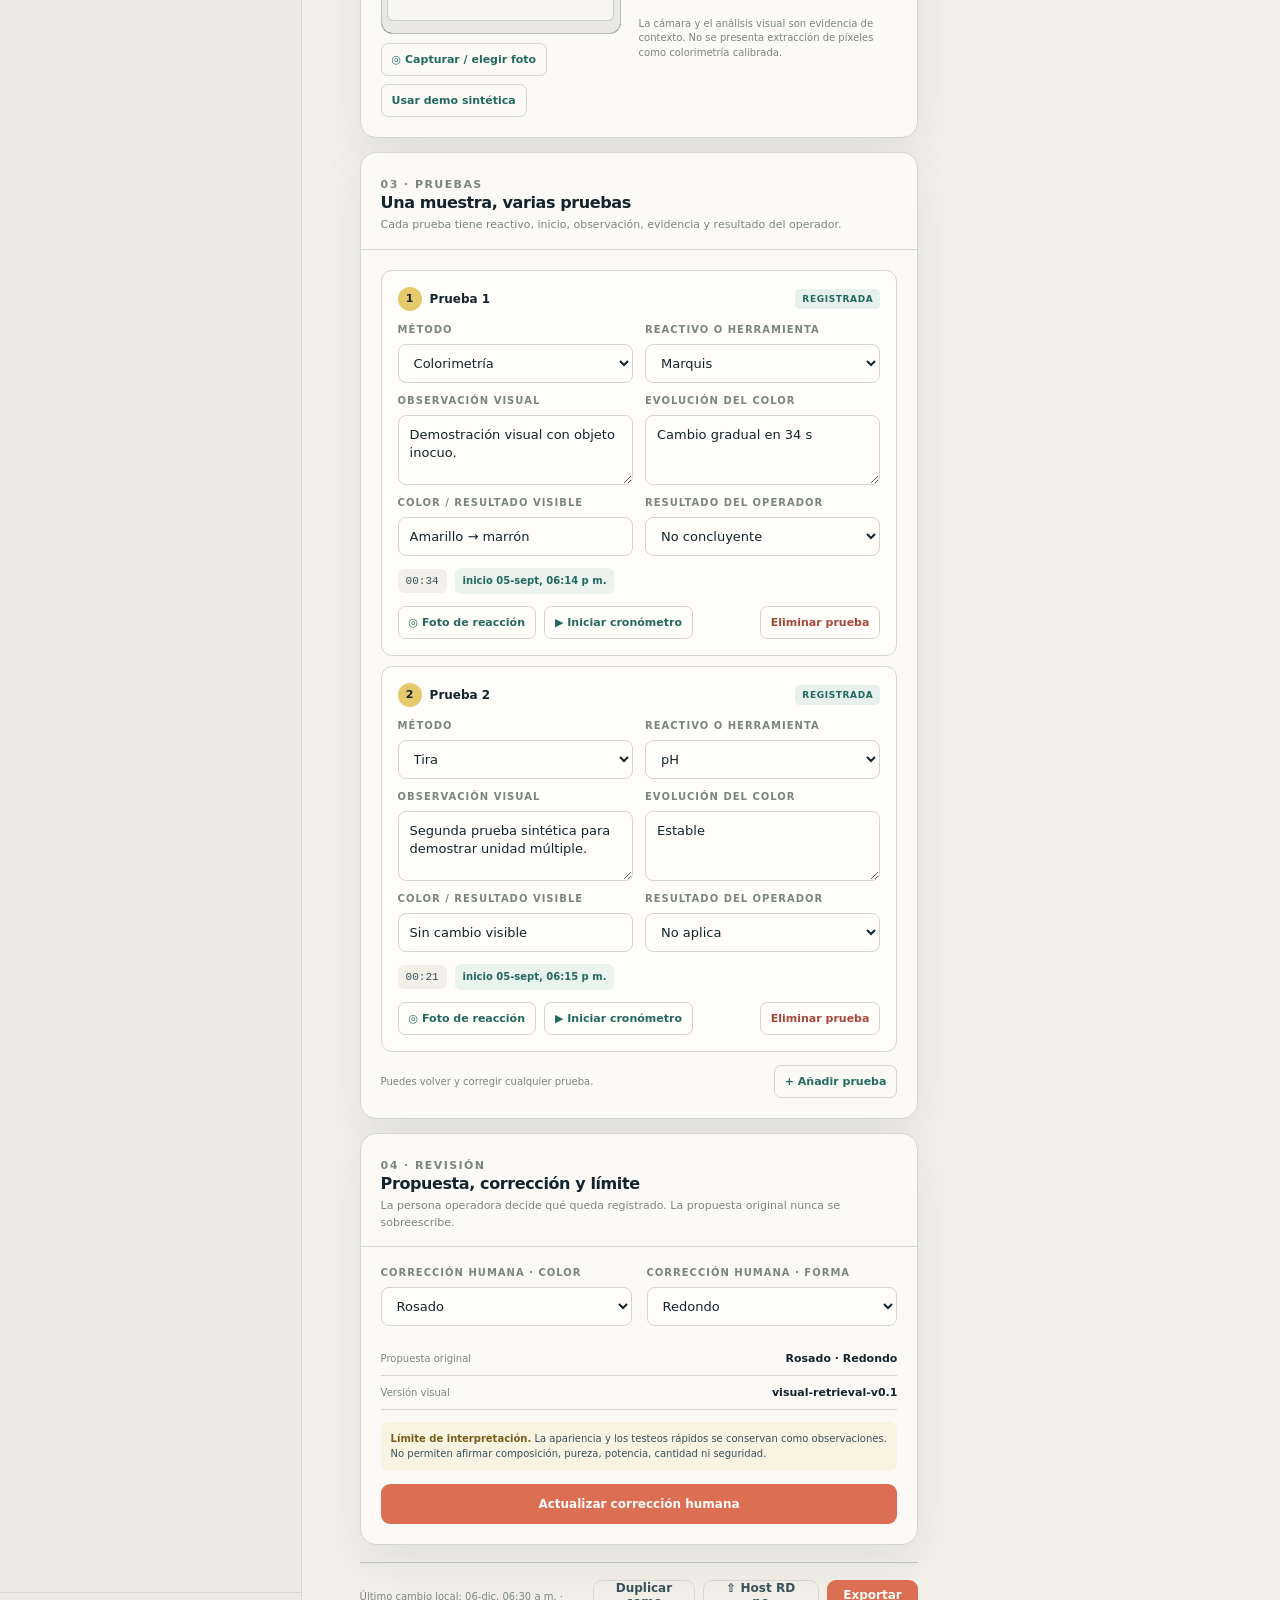
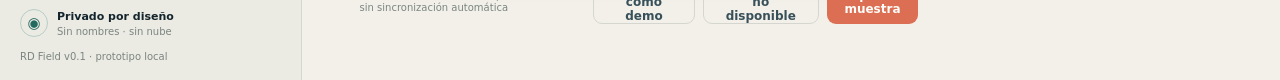
==== commit c49328b6: "feat(xio): close RD and FOH field loop" ====
--- a/xio/new-plugins/rd_field/static/index.html
+++ b/xio/new-plugins/rd_field/static/index.html
@@ -26,7 +26,7 @@
         <span id="saveLabel">Listo para trabajar</span>
       </div>
       <div class="topbar-actions">
-        <a class="button button-quiet" href="/raider?domain=rd">RAIDER</a>
+        <a class="button button-quiet" href="/api/plugins/rd_field/raider">RAIDER RD</a>
         <button class="button button-quiet" id="openDirectorButton" type="button">Vista directiva</button>
         <button class="button button-primary" id="exportButton" type="button"><span class="button-icon">↓</span> Exportar expediente</button>
       </div>
